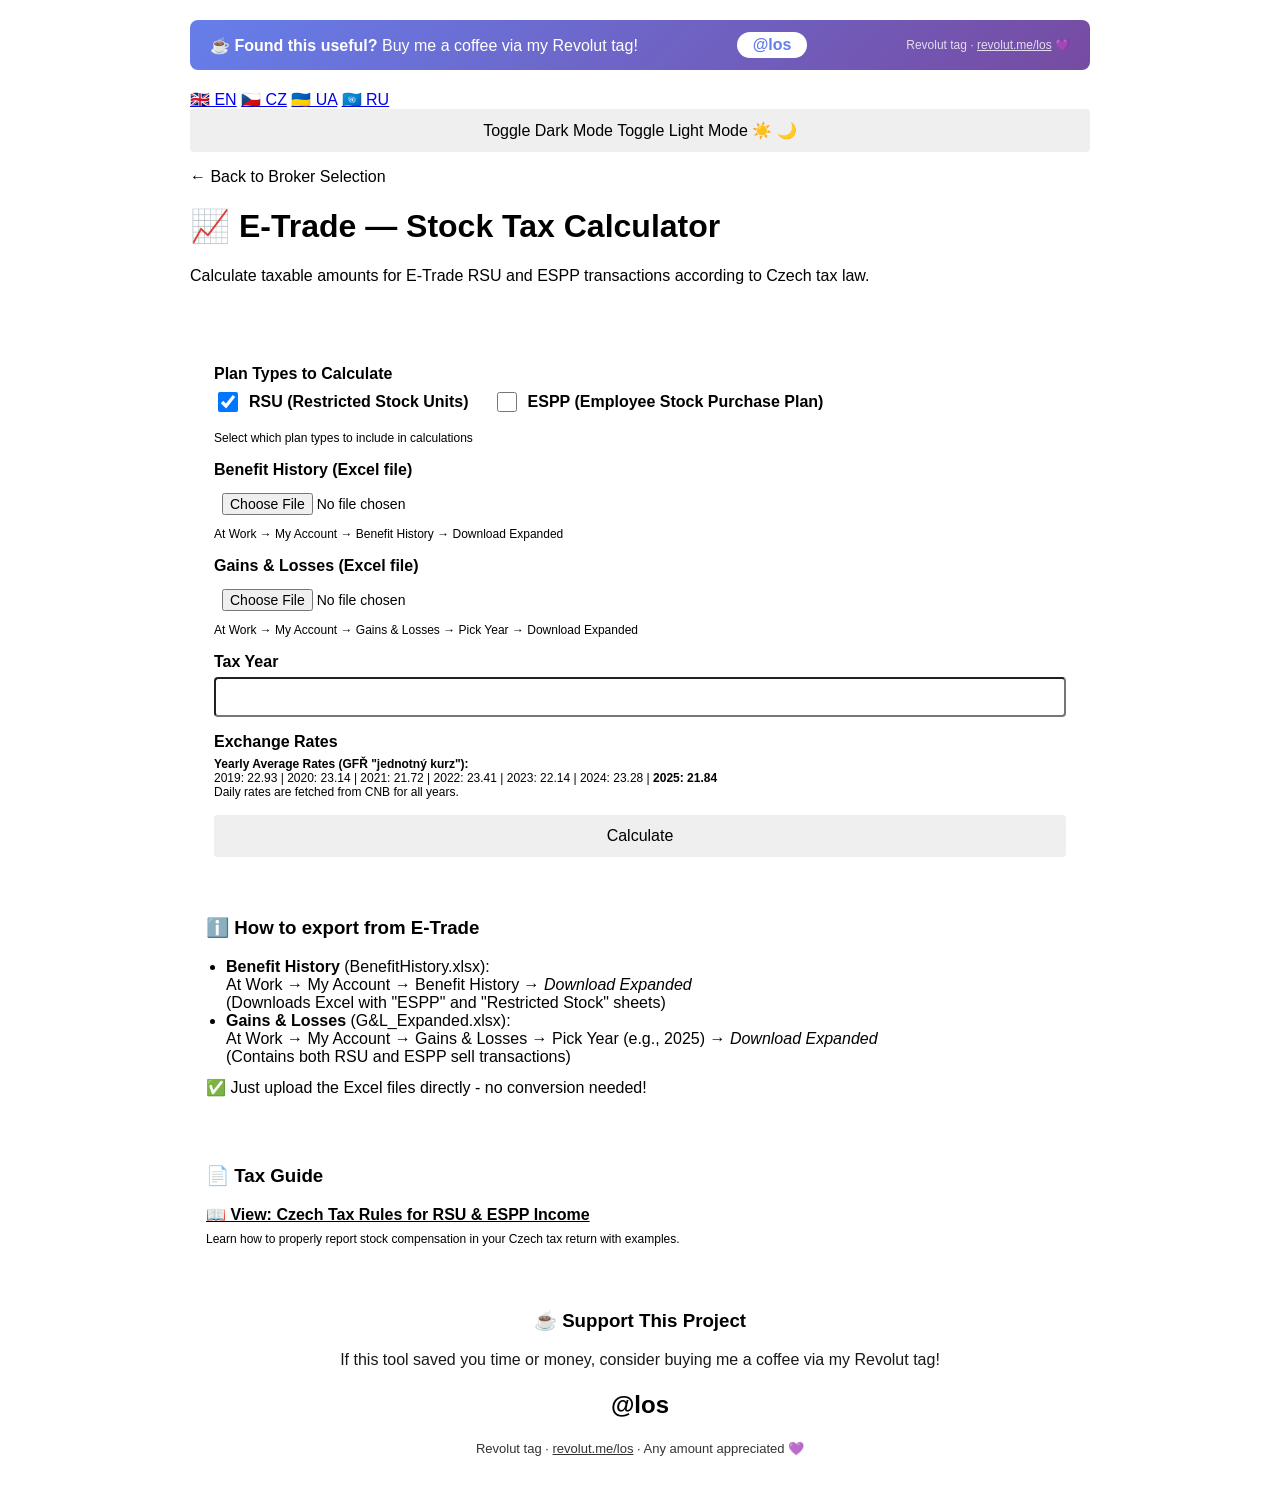
==== src/main/resources/templates/etrade.html @ 9cbf4936 "Add Fidelity NetBenefits broker support - Add broker selection landing page at / (E-Trade vs Fidelit" ====
<!DOCTYPE html>
<html xmlns:th="http://www.thymeleaf.org">
<head>
    <meta charset="UTF-8">
    <meta name="viewport" content="width=device-width, initial-scale=1.0">
    <title>E-Trade — Stock Tax Calculator (RSU &amp; ESPP)</title>
    <link rel="icon" href="data:image/svg+xml,<svg xmlns=%22http://www.w3.org/2000/svg%22 viewBox=%220 0 100 100%22><text y=%22.9em%22 font-size=%2290%22>💰</text></svg>">
    <link rel="stylesheet" th:href="@{/css/theme.css}">
    <script th:src="@{/js/theme.js}"></script>
    <style>
        body {
            font-family: -apple-system, BlinkMacSystemFont, 'Segoe UI', Roboto, sans-serif;
            max-width: 900px;
            margin: 0 auto;
            padding: 20px;
        }
        .card {
            border-radius: 8px;
            padding: 24px;
            box-shadow: 0 2px 4px var(--card-shadow);
            margin-bottom: 20px;
        }
        .form-group {
            margin-bottom: 16px;
        }
        label {
            display: block;
            font-weight: 600;
            margin-bottom: 6px;
        }
        input[type="file"], input[type="number"], input[type="text"] {
            width: 100%;
            padding: 10px;
            border-radius: 4px;
            font-size: 14px;
            box-sizing: border-box;
        }
        input[type="file"] { padding: 8px; }
        .hint {
            font-size: 12px;
            margin-top: 4px;
        }
        button {
            border: none;
            padding: 12px 24px;
            border-radius: 4px;
            font-size: 16px;
            cursor: pointer;
            width: 100%;
        }
        .error {
            padding: 12px;
            border-radius: 4px;
            margin-bottom: 16px;
        }
        .info-box {
            padding: 16px;
            border-radius: 4px;
            margin-top: 20px;
        }
        .info-box h3 { margin-top: 0; }
        .info-box ul { margin: 0; padding-left: 20px; }
        .checkbox-group {
            display: flex;
            gap: 24px;
            margin-bottom: 16px;
        }
        .checkbox-item {
            display: flex;
            align-items: center;
            gap: 8px;
        }
        .checkbox-item input[type="checkbox"] {
            width: 20px;
            height: 20px;
            cursor: pointer;
        }
        .checkbox-item label {
            display: inline;
            font-weight: 600;
            cursor: pointer;
            margin: 0;
        }
    </style>
</head>
<body>
    <div class="support-banner" style="background: linear-gradient(135deg, #667eea 0%, #764ba2 100%); color: white; padding: 12px 20px; border-radius: 8px; margin-bottom: 20px; display: flex; justify-content: space-between; align-items: center; flex-wrap: wrap; gap: 8px;">
        <span>☕ <strong>Found this useful?</strong> Buy me a coffee via my Revolut tag!</span>
        <a href="https://revolut.me/los" target="_blank" style="background: white; color: #667eea; padding: 4px 16px; border-radius: 15px; font-weight: bold; text-decoration: none;">@los</a>
        <span style="font-size: 12px; opacity: 0.8;">Revolut tag · <a href="https://revolut.me/los" target="_blank" style="color: white;">revolut.me/los</a> 💜</span>
    </div>

    <div class="lang-box">
        <a href="?lang=en" class="lang-flag">🇬🇧 EN</a>
        <a href="?lang=cs" class="lang-flag">🇨🇿 CZ</a>
        <a href="?lang=ua" class="lang-flag">🇺🇦 UA</a>
        <a href="?lang=ru" class="lang-flag">🇺🇳 RU</a>
        <button onclick="toggleTheme()" class="theme-toggle">
            <span class="theme-text dark-text" th:text="#{nav.theme.toggle.dark}">Toggle Dark Mode</span>
            <span class="theme-text light-text" th:text="#{nav.theme.toggle.light}">Toggle Light Mode</span>
            <span class="light-icon">☀️</span>
            <span class="dark-icon">🌙</span>
        </button>
    </div>

    <p><a href="/" style="color: var(--link-color); text-decoration: none;">← Back to Broker Selection</a></p>
    <h1>📈 E-Trade — <span th:text="#{app.title.cz}">Stock Tax Calculator</span></h1>
    <p th:text="#{form.subtitle}">Calculate taxable amounts for E-Trade RSU and ESPP transactions according to Czech tax law.</p>

    <div class="card">
        <div th:if="${error}" class="error" th:text="${error}"></div>

        <form action="/calculate" method="post" enctype="multipart/form-data" id="calcForm">
            <div class="form-group">
                <label th:text="#{form.planTypes}">Plan Types to Calculate</label>
                <div class="checkbox-group">
                    <div class="checkbox-item">
                        <input type="checkbox" id="processRsu" name="processRsu" value="true" checked>
                        <label for="processRsu" th:text="#{form.rsu}">RSU (Restricted Stock Units)</label>
                    </div>
                    <div class="checkbox-item">
                        <input type="checkbox" id="processEspp" name="processEspp" value="true">
                        <label for="processEspp" th:text="#{form.espp}">ESPP (Employee Stock Purchase Plan)</label>
                    </div>
                </div>
                <p class="hint" th:text="#{form.planTypeHint}">Select which plan types to include in calculations</p>
            </div>

            <div class="form-group">
                <label for="benefitHistoryFile" th:text="#{form.benefitHistory}">Benefit History (Excel file)</label>
                <input type="file" id="benefitHistoryFile" name="benefitHistoryFile" accept=".csv,.xlsx,.xls" required>
                <p class="hint">At Work → My Account → Benefit History → Download Expanded</p>
            </div>

            <div class="form-group">
                <label for="gainsLossesFile" th:text="#{form.gainsLosses}">Gains &amp; Losses (Excel file)</label>
                <input type="file" id="gainsLossesFile" name="gainsLossesFile" accept=".csv,.xlsx,.xls" required>
                <p class="hint">At Work → My Account → Gains &amp; Losses → Pick Year → Download Expanded</p>
            </div>

            <div class="form-group">
                <label for="taxYear" th:text="#{form.taxYear}">Tax Year</label>
                <input type="number" id="taxYear" name="taxYear" th:value="${currentYear}" min="2020" max="2030" required>
            </div>

            <div class="form-group">
                <label th:text="#{form.exchangeRates}">Exchange Rates</label>
                <p class="hint" style="margin-top: 0;">
                    <strong>Yearly Average Rates (GFŘ "jednotný kurz"):</strong><br>
                    2019: 22.93 | 2020: 23.14 | 2021: 21.72 | 2022: 23.41 | 2023: 22.14 | 2024: 23.28 | <strong>2025: 21.84</strong><br>
                    Daily rates are fetched from CNB for all years.
                </p>
            </div>

            <button type="submit" id="submitBtn" th:text="#{form.calculate}">Calculate</button>
        </form>
    </div>

    <script>
        // Disable submit button if no plan type selected
        function updateSubmitButton() {
            const rsu = document.getElementById('processRsu').checked;
            const espp = document.getElementById('processEspp').checked;
            const btn = document.getElementById('submitBtn');
            btn.disabled = !rsu && !espp;
            btn.textContent = btn.disabled ? 'Select at least one plan type' : 'Calculate';
        }
        document.getElementById('processRsu').addEventListener('change', updateSubmitButton);
        document.getElementById('processEspp').addEventListener('change', updateSubmitButton);
        updateSubmitButton();
    </script>
    
    <div class="info-box">
        <h3 th:text="#{info.exportTitle}">ℹ️ How to export from E-Trade</h3>
        <ul>
            <li><strong>Benefit History</strong> (BenefitHistory.xlsx):<br>
                At Work → My Account → Benefit History → <em>Download Expanded</em><br>
                <span style="color:var(--text-muted)">(Downloads Excel with "ESPP" and "Restricted Stock" sheets)</span></li>
            <li><strong>Gains &amp; Losses</strong> (G&amp;L_Expanded.xlsx):<br>
                At Work → My Account → Gains &amp; Losses → Pick Year (e.g., 2025) → <em>Download Expanded</em><br>
                <span style="color:var(--text-muted)">(Contains both RSU and ESPP sell transactions)</span></li>
        </ul>
        <p style="margin-top: 12px; color: var(--success-text);">✅ Just upload the Excel files directly - no conversion needed!</p>
    </div>

    <div class="info-box" style="background: var(--guide-bg); border-color: var(--guide-border);">
        <h3 th:text="#{info.guideTitle}">📄 Tax Guide</h3>
        <p style="margin: 0;">
            <a href="/tax-guide" style="color: var(--link-color); font-weight: 600;" th:text="#{info.guideLink}">
                📖 View: Czech Tax Rules for RSU & ESPP Income
            </a>
        </p>
        <p class="hint" style="margin-top: 8px;" th:text="#{info.guideHint}">Learn how to properly report stock compensation in your Czech tax return with examples.</p>
    </div>

    <div class="info-box" style="background: linear-gradient(135deg, var(--banner-bg-1) 0%, var(--banner-bg-2) 100%); border: none; color: var(--banner-text); text-align: center;">
        <h3 style="color: var(--banner-text); margin-top: 0;" th:text="#{support.boxTitle}">☕ Support This Project</h3>
        <p style="margin: 8px 0; opacity: 0.9;">If this tool saved you time or money, consider buying me a coffee via my Revolut tag!</p>
        <a href="https://revolut.me/los" target="_blank" style="font-size: 24px; font-weight: bold; background: var(--banner-text); color: var(--banner-bg-1); padding: 6px 20px; border-radius: 20px; display: inline-block; margin: 8px 0; text-decoration: none;">
            @los
        </a>
        <p style="margin: 8px 0; opacity: 0.8; font-size: 13px;">Revolut tag · <a href="https://revolut.me/los" target="_blank" style="color: var(--banner-text);">revolut.me/los</a> · Any amount appreciated 💜</p>
    </div>
</body>
</html>
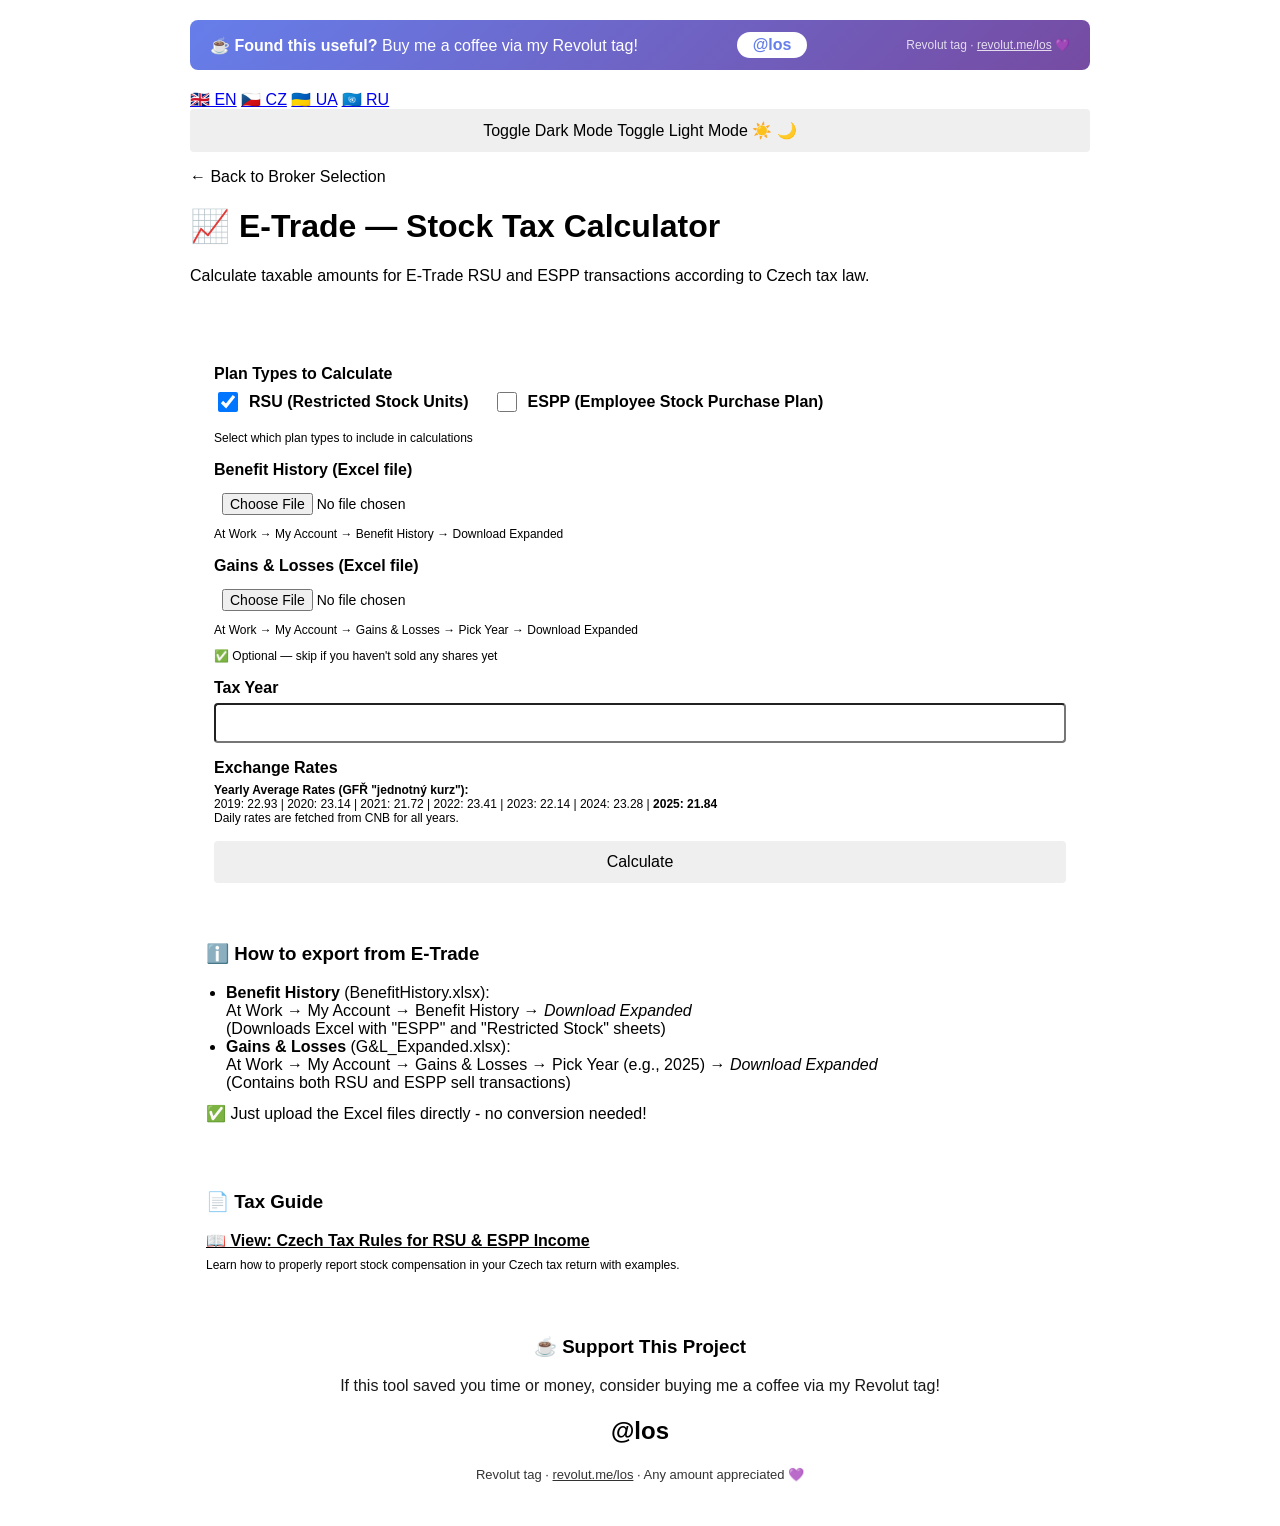
==== commit 7c2a3f01: "Make Gains & Losses file optional for E-Trade - New employees who haven't sold shares can skip G&L u" ====
--- a/src/main/resources/templates/etrade.html
+++ b/src/main/resources/templates/etrade.html
@@ -134,8 +134,9 @@
 
             <div class="form-group">
                 <label for="gainsLossesFile" th:text="#{form.gainsLosses}">Gains &amp; Losses (Excel file)</label>
-                <input type="file" id="gainsLossesFile" name="gainsLossesFile" accept=".csv,.xlsx,.xls" required>
+                <input type="file" id="gainsLossesFile" name="gainsLossesFile" accept=".csv,.xlsx,.xls">
                 <p class="hint">At Work → My Account → Gains &amp; Losses → Pick Year → Download Expanded</p>
+                <p class="hint" style="color: var(--success-text);">✅ Optional — skip if you haven't sold any shares yet</p>
             </div>
 
             <div class="form-group">
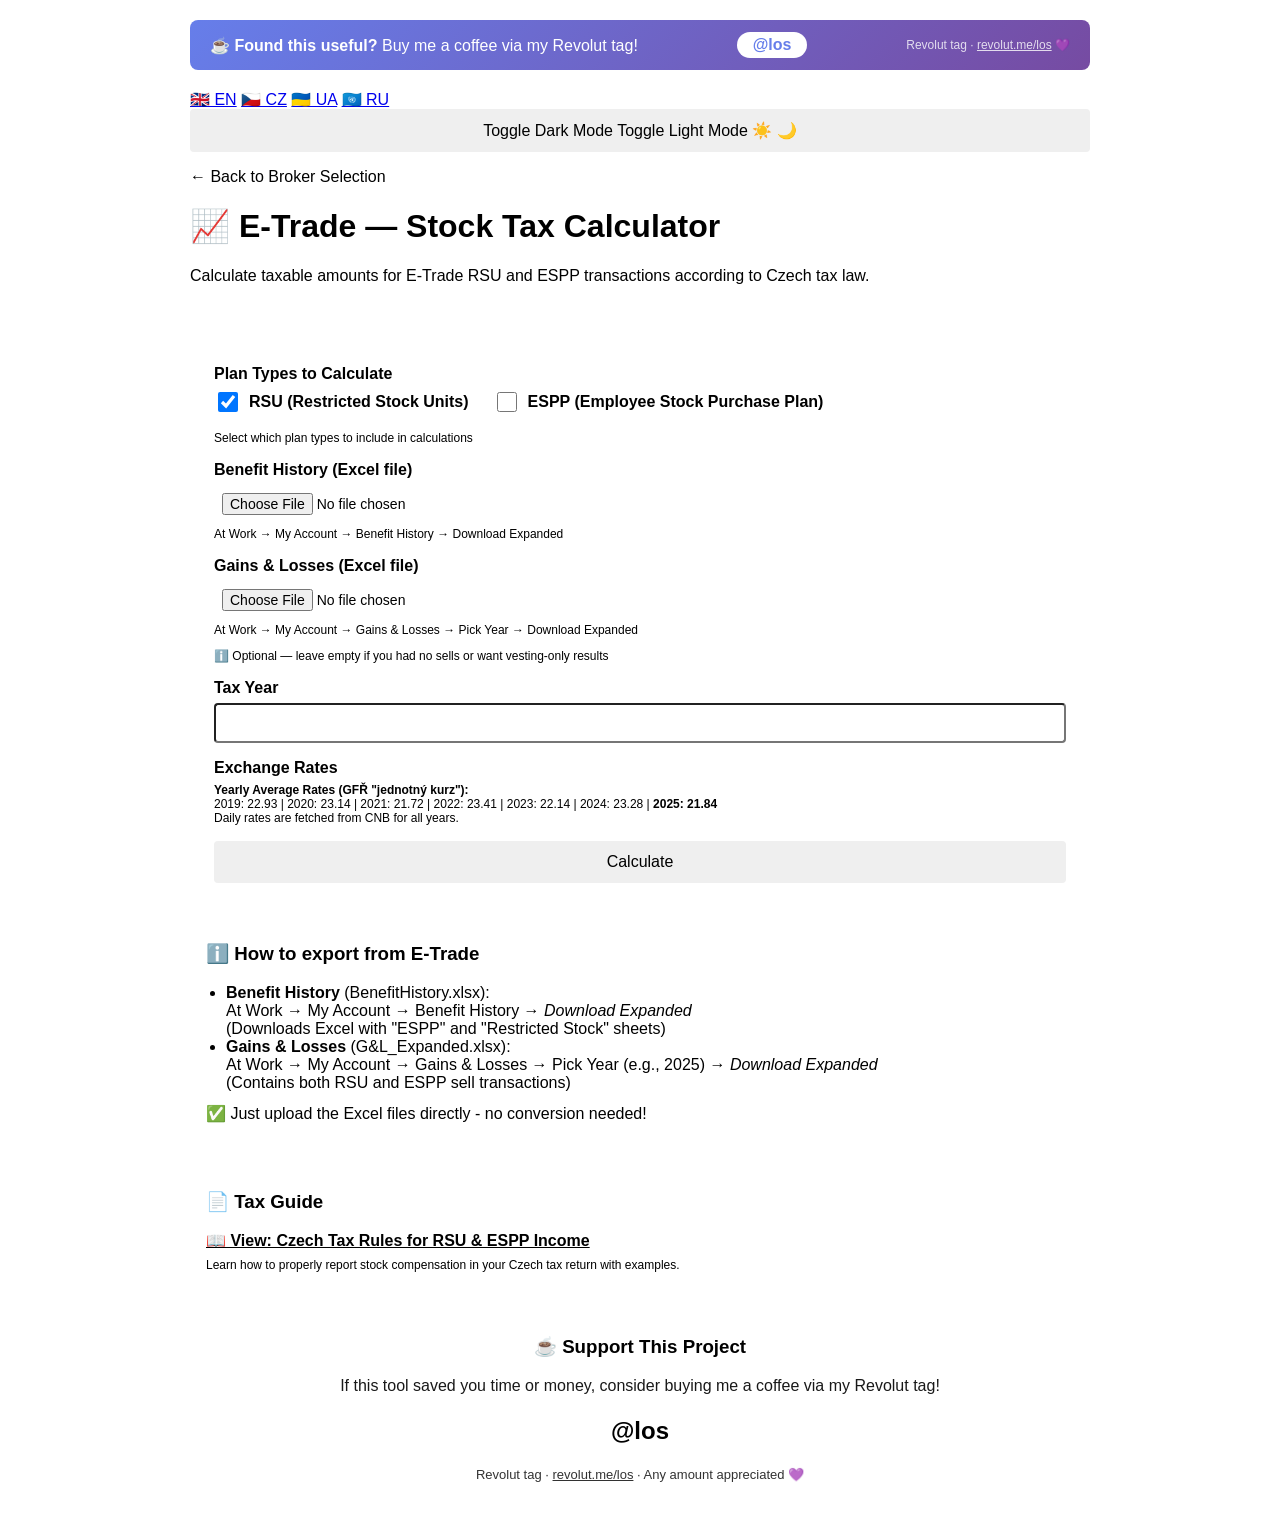
==== commit c2edb971: "Improve G&L optional hint: neutral icon, clearer wording" ====
--- a/src/main/resources/templates/etrade.html
+++ b/src/main/resources/templates/etrade.html
@@ -136,7 +136,7 @@
                 <label for="gainsLossesFile" th:text="#{form.gainsLosses}">Gains &amp; Losses (Excel file)</label>
                 <input type="file" id="gainsLossesFile" name="gainsLossesFile" accept=".csv,.xlsx,.xls">
                 <p class="hint">At Work → My Account → Gains &amp; Losses → Pick Year → Download Expanded</p>
-                <p class="hint" style="color: var(--success-text);">✅ Optional — skip if you haven't sold any shares yet</p>
+                <p class="hint">ℹ️ Optional — leave empty if you had no sells or want vesting-only results</p>
             </div>
 
             <div class="form-group">
